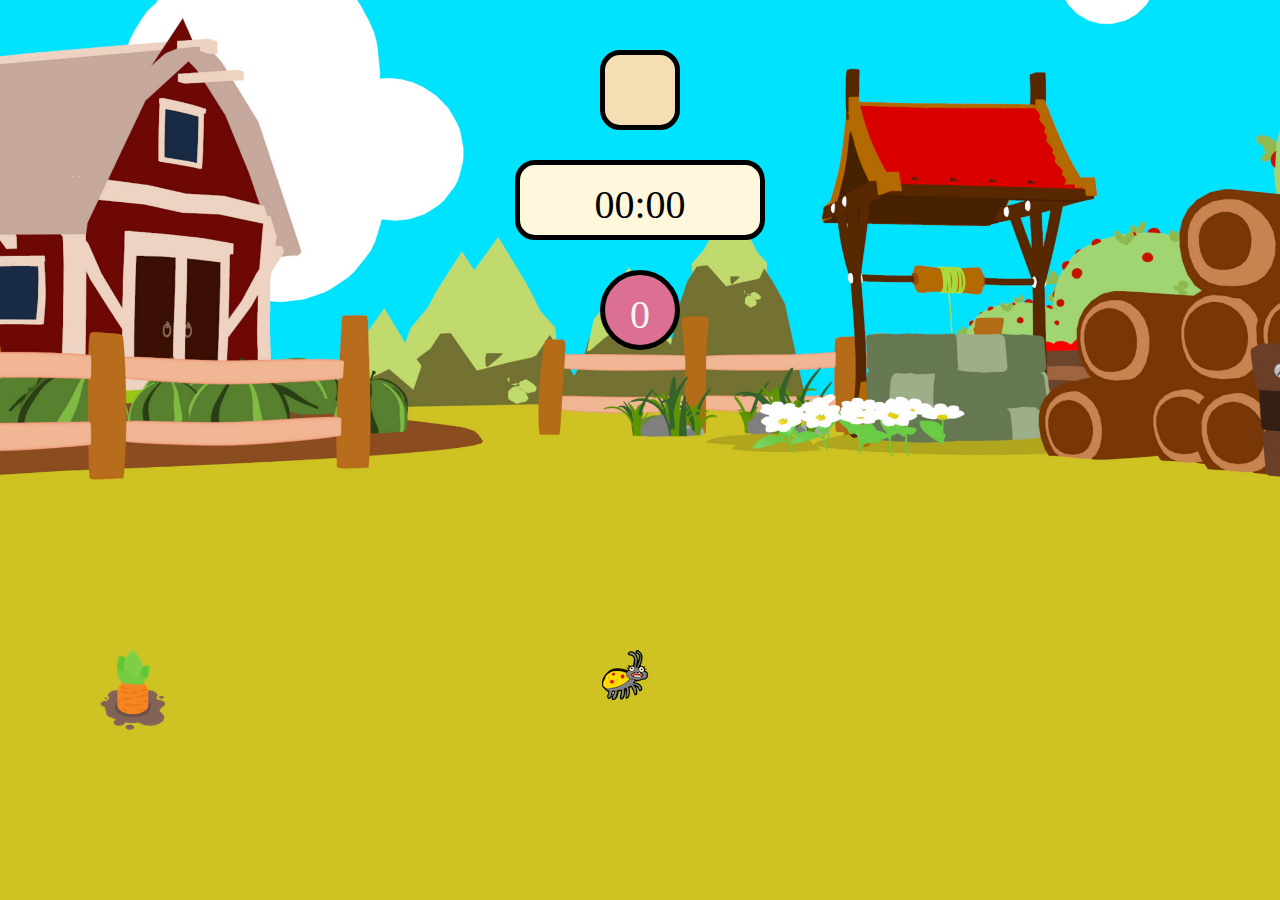
==== chapter2/carrot_game 실습/index.html @ 453e2431 "Study Day 2" ====
<!DOCTYPE html>
<html lang="en">
<head>
  <meta charset="UTF-8">
  <meta name="viewport" content="width=device-width, initial-scale=1.0">
  <title>Document</title>
  <link rel="stylesheet" href="index.css">
  <link rel="stylesheet" href="https://use.fontawesome.com/releases/v5.15.1/css/all.css" integrity="sha384-vp86vTRFVJgpjF9jiIGPEEqYqlDwgyBgEF109VFjmqGmIY/Y4HV4d3Gp2irVfcrp" crossorigin="anonymous">
  <script src="main.js" defer></script>
</head>
<body>

<section class="game">
  <div class="interface">
    <button class="play_btn">
      <i class="fas fa-play"></i>
      <!-- <i class="fas fa-stop"></i> -->
      <!-- <i class="fas fa-reply"></i> -->
    </button>
    <div class="timer">00:00</div>
    <div class="counter">0</div>
  </div>

  <div class="field">
    <img src="img/carrot.png" alt="carrot" class="item carrot">
    <img src="img/bug.png" alt="bug" class="item bug">
  </div>

  <div class="win"></div>
  <div class="lose">
    <i class="fas fa-redo"></i>
  </div>
  

</section>
  
</body>
</html>
---- chapter2/carrot_game 실습/index.css ----
* {
  margin: 0;
  padding: 0;
  box-sizing: border-box;
}

button {
  border: none;
  background: transparent;
  outline: none;
}

.game {
  width: 100%;
  height: 100vh;
  background-color: black;
  background-image: url(img/background.png);
  background-position: center center;
  background-repeat: no-repeat;
  background-size: cover;
}

.interface {
  width: 20%;
  margin: 0 auto;
  text-align: center;
  padding: 50px 0;
  display: flex;
  flex-flow: column wrap;
  align-items: center;
}

.play_btn {
  width: 80px;
  height: 80px;
  border: 5px solid black;
  background-color: wheat;
  border-radius: 20px;
  color: black;
  font-size: 36px;
}

.timer {
  width: 250px;
  height: 80px;
  margin: 30px auto;
  padding: 10px 0;
  border: 5px solid black;
  border-radius: 20px;
  background-color: cornsilk;
  color: black;
  font-size: 40px;
  line-height: 60px;
  font-weight: 500;
}

.counter {
  width: 80px;
  height: 80px;
  border: 5px solid black;
  border-radius: 40px;
  background-color: palevioletred;
  color: whitesmoke;
  font-size: 40px;
  line-height: 80px;
  font-weight: 500;
}

.field {
  width: 100%;
  height: 50vh;
  position: absolute;
  bottom: 0; left: 0;
}

.item {
  position: absolute;
  top: 0; left: 0;
}

.carrot {
  transform: translate(100px, 200px);
}

.bug {
  transform: translate(600px, 200px);
}
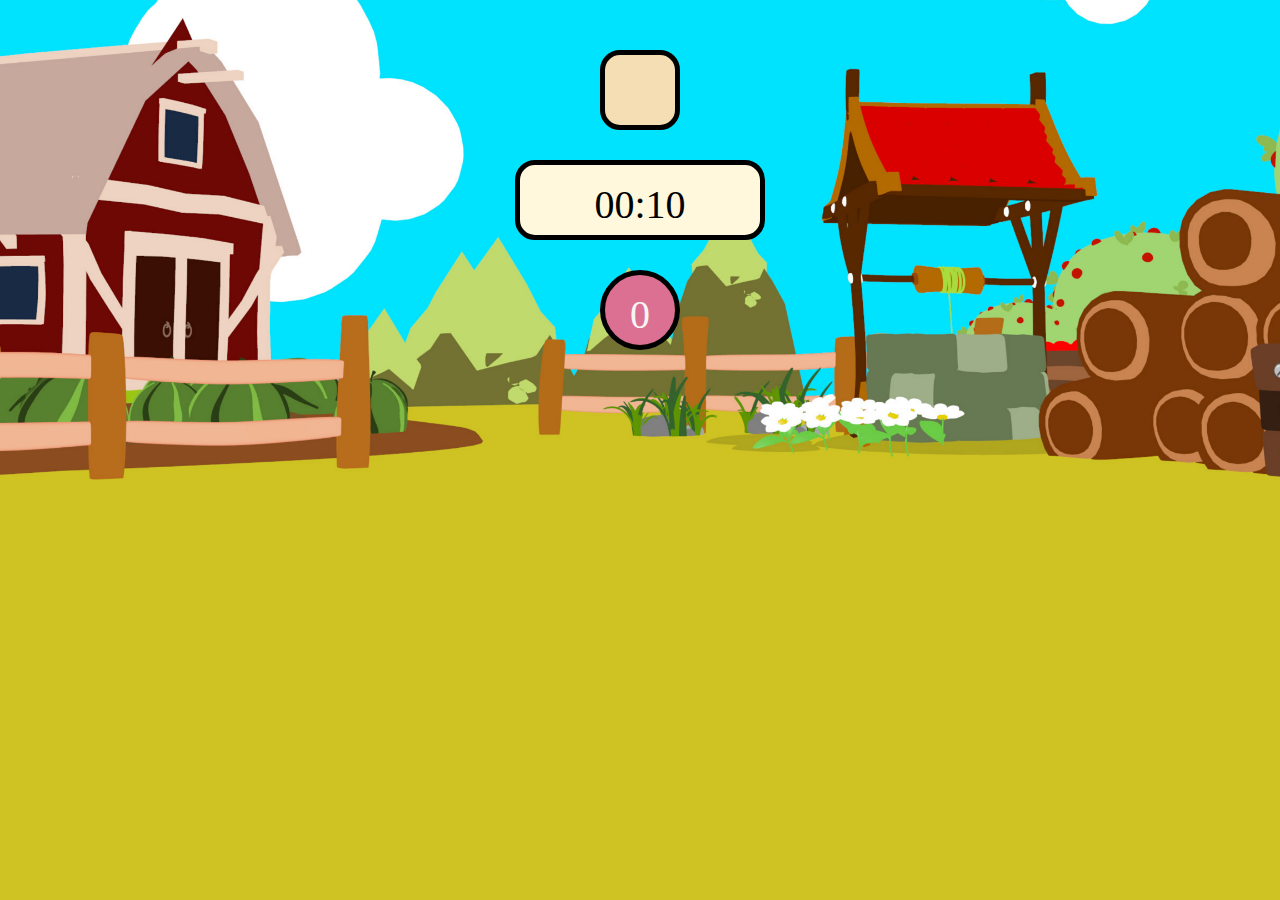
==== commit e143757a: "Make a carrot game" ====
--- a/chapter2/carrot_game 실습/index.html
+++ b/chapter2/carrot_game 실습/index.html
@@ -14,22 +14,37 @@
   <div class="interface">
     <button class="play_btn">
       <i class="fas fa-play"></i>
-      <!-- <i class="fas fa-stop"></i> -->
-      <!-- <i class="fas fa-reply"></i> -->
+      <i class="fas fa-stop" style="display: none;"></i>
     </button>
-    <div class="timer">00:00</div>
+    <div class="timer">00:10</div>
     <div class="counter">0</div>
   </div>
 
   <div class="field">
-    <img src="img/carrot.png" alt="carrot" class="item carrot">
-    <img src="img/bug.png" alt="bug" class="item bug">
+    <!-- <img src="img/carrot.png" alt="carrot" class="item carrot">
+    <img src="img/bug.png" alt="bug" class="item bug"> -->
   </div>
 
-  <div class="win"></div>
-  <div class="lose">
-    <i class="fas fa-redo"></i>
+  <div class="alert win">
+    <button class="play_btn">
+      <i class="fas fa-redo"></i>
+    </button>
+    <h2>🎉You Win🎉</h2>
   </div>
+  <div class="alert lose">
+    <button class="play_btn">
+      <i class="fas fa-redo"></i>
+    </button>
+    <h2>💩You Lose💩</h2>
+  </div>
+
+  <figure>
+    <audio class="bg_sound" src="sound/bg.mp3"></audio>
+    <audio class="bug_sound" src="sound/bug_pull.mp3"></audio>
+    <audio class="carrot_sound" src="sound/carrot_pull.mp3"></audio>
+    <audio class="win_sound" src="sound/game_win.mp3"></audio>
+    <audio class="lose_sound" src="sound/alert.wav"></audio>
+  </figure>
   
 
 </section>
--- a/chapter2/carrot_game 실습/index.css
+++ b/chapter2/carrot_game 실습/index.css
@@ -38,7 +38,9 @@
   border-radius: 20px;
   color: black;
   font-size: 36px;
+  cursor: pointer;
 }
+
 
 .timer {
   width: 250px;
@@ -76,6 +78,7 @@
 .item {
   position: absolute;
   top: 0; left: 0;
+  cursor: pointer;
 }
 
 .carrot {
@@ -84,4 +87,30 @@
 
 .bug {
   transform: translate(600px, 200px);
+}
+
+
+.alert {
+  padding: 50px 20px;
+  position: absolute;
+  top: 50%; left: 50%;
+  transform: translate(-50%, -50%);
+  width: 40%;
+  z-index: 100;
+  text-align: center;
+  font-size: 3rem;
+  background-color: rgba(50, 20, 20, 0.7);
+  border: 10px solid black;
+  border-radius: 50px;
+}
+
+.alert h2 {
+  color: azure;
+}
+
+.win {
+  display: none;
+}
+.lose {
+  display: none;
 }